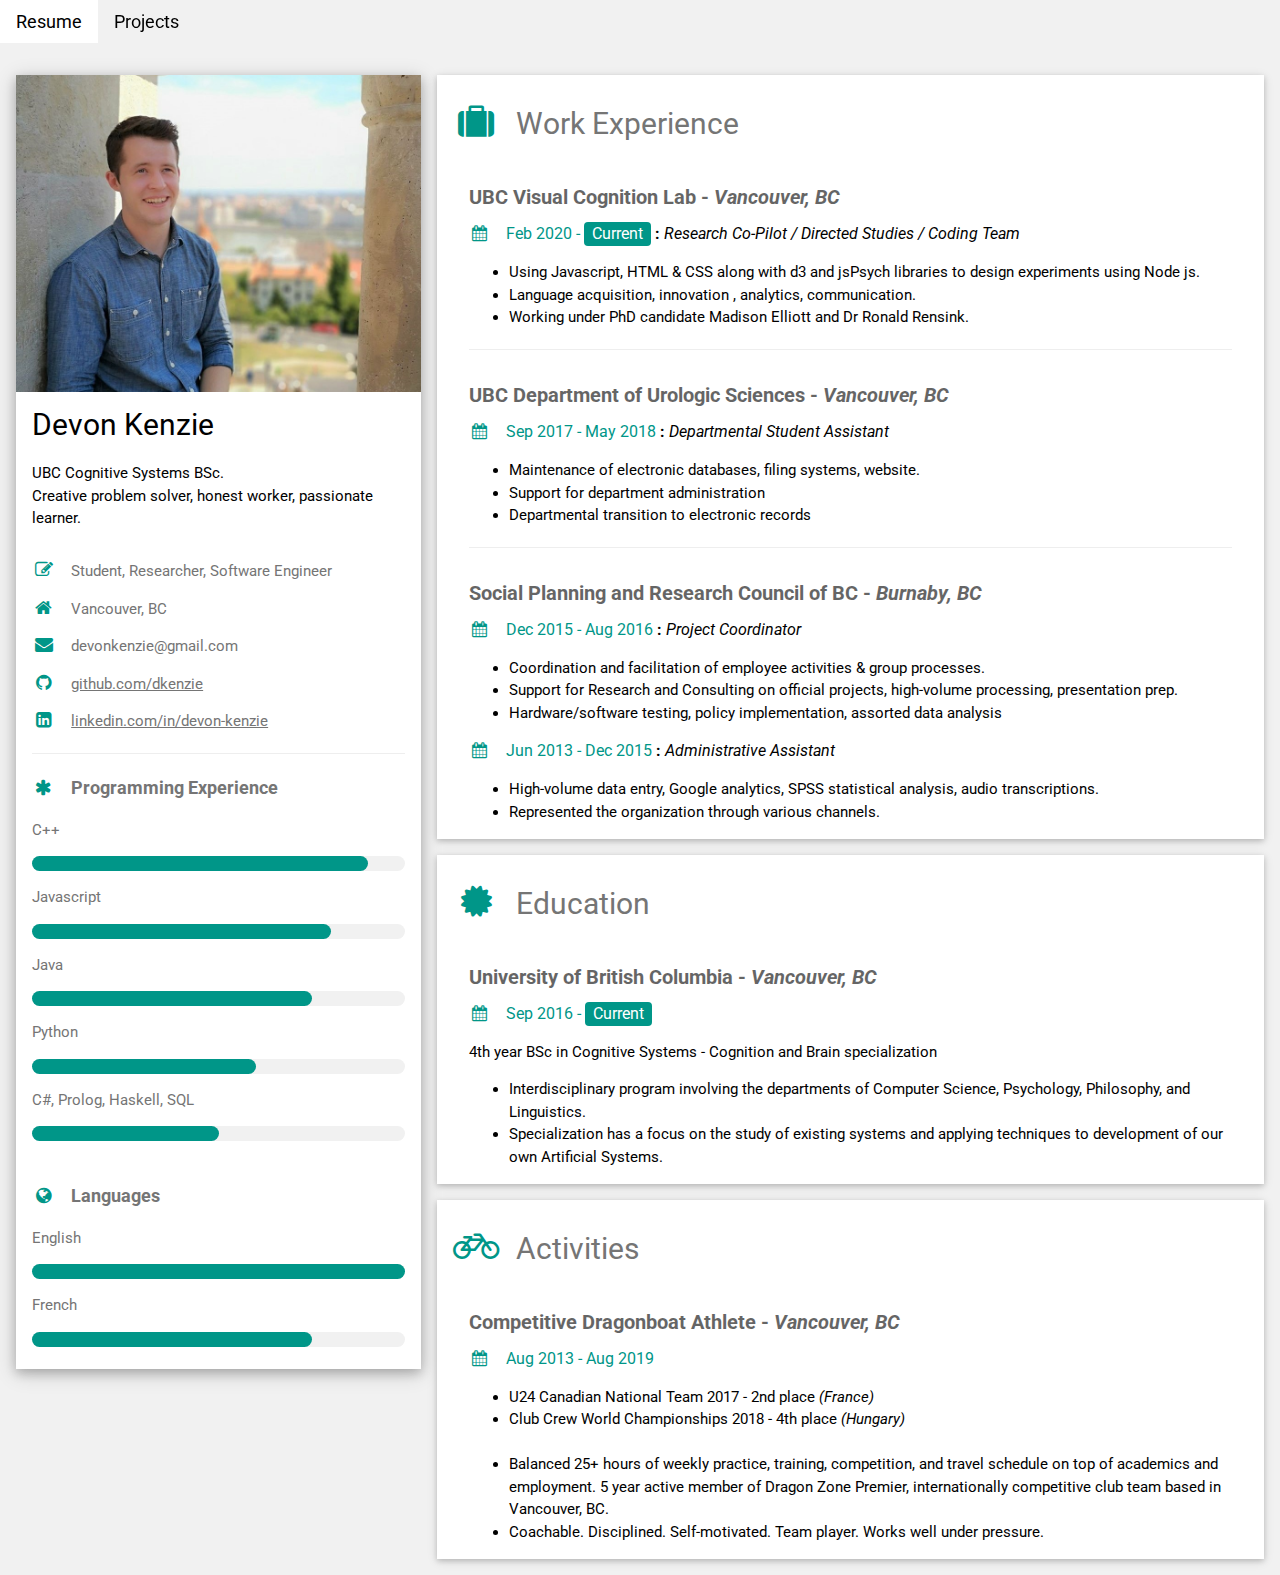
==== index.html @ 8b031808 "updated resume" ====
<!DOCTYPE html>
<html lang="en">
<title>Devon's Resume</title>
<meta charset="UTF-8">
<meta name="viewport" content="width=device-width, initial-scale=1">
<link rel="stylesheet" href="https://www.w3schools.com/w3css/4/w3.css">
<link rel="stylesheet" href="https://www.w3schools.com/lib/w3-theme-black.css">
<link rel="stylesheet" href="https://fonts.googleapis.com/css?family=Roboto">
<link rel="stylesheet" href="https://cdnjs.cloudflare.com/ajax/libs/font-awesome/4.7.0/css/font-awesome.min.css">
<script src="navbar.js"></script>
<style>
    html,
    body,
    h1,
    h2,
    h3,
    h4,
    h5,
    h6 {
        font-family: "Roboto", sans-serif;
    }

    .w3-sidebar {
        z-index: 3;
        width: 250px;
        top: 43px;
        bottom: 0;
        height: inherit;
    }
</style>

<body>

    <!-- Navbar -->
    <div class="w3-top">
        <div class="w3-bar w3-theme w3-top w3-left-align w3-large">
            <a class="w3-bar-item w3-button w3-right w3-hide-large w3-hover-white w3-large w3-theme-l1" href="javascript:void(0)" onclick="w3_open()"><i class="fa fa-bars"></i></a>
            <a class="w3-bar-item w3-button w3-hide-small w3-hover-white" href="index.html">Resume</a>
            <a class="w3-bar-item w3-button w3-hide-small w3-hover-white" href="Projects.html">Projects</a>

        </div>
    </div>

    <!-- Overlay effect when opening sidebar on small screens -->
    <div class="w3-overlay w3-hide-large" onclick="w3_close()" style="cursor:pointer" title="close side menu"
        id="myOverlay"></div>

    <!-- Main content: shift it to the right by 250 pixels when the sidebar is visible -->
    <div class="w3-main w3-center-align" style="margin-top: 75px;">


        <body class="w3-light-grey">

            <!-- Page Container -->
            <div class="w3-content w3-margin-top:px" style="max-width:1400px;">

                <!-- The Grid -->
                <div class="w3-row-padding">

                    <!-- Left Column -->
                    <div class="w3-third">

                        <div class="w3-white w3-text-grey w3-card-4">
                            <div class="w3-display-container">
                                <img src="photos/cropped_profile.jpg" style="width:100%" alt="Avatar">
                                <div class="w3-display-bottom w3-container w3-text-black">
                                    <h2>Devon Kenzie</h2>
                                    <p> UBC Cognitive Systems BSc. 
                                        <br>Creative problem solver, honest worker, passionate learner.</p>

                                </div>
                            </div>
                            <div class="w3-container">
                                <p><i
                                        class="fa fa-pencil-square-o fa-fw w3-margin-right w3-large w3-text-teal"></i>Student,
                                    Researcher, Software Engineer</p>
                                <p><i class="fa fa-home fa-fw w3-margin-right w3-large w3-text-teal"></i>Vancouver, BC
                                </p>
                                <p><i
                                        class="fa fa-envelope fa-fw w3-margin-right w3-large w3-text-teal"></i>devonkenzie@gmail.com
                                </p>
                                <p><i class="fa fa-github fa-fw w3-margin-right w3-large w3-text-teal"></i><a
                                        href='https://github.com/dkenzie'>github.com/dkenzie</a></p>
                                <p><i class="fa fa-linkedin-square fa-fw w3-margin-right w3-large w3-text-teal"></i><a
                                        href='https://www.linkedin.com/in/devon-kenzie/'>linkedin.com/in/devon-kenzie</a>
                                </p>
                                <hr>

                                <p class="w3-large"><b><i
                                            class="fa fa-asterisk fa-fw w3-margin-right w3-text-teal"></i>Programming Experience</b></p>
                                <p>C++</p>
                                <div class="w3-light-grey w3-round-xlarge w3-small">
                                    <div class="w3-container w3-center w3-round-xlarge w3-teal" style="width:90%; height:15px"><!--90%-->
                                    </div>
                                </div>
                                <p>Javascript</p>
                                <div class="w3-light-grey w3-round-xlarge w3-small">
                                    <div class="w3-container w3-center w3-round-xlarge w3-teal" style="width:80%; height:15px"><!--80%-->
                                    </div>
                                </div>
                                <p>Java</p>
                                <div class="w3-light-grey w3-round-xlarge w3-small">
                                    <div class="w3-container w3-center w3-round-xlarge w3-teal" style="width:75%; height:15px"><!--75%-->
                                    </div>
                                </div>
                                <p>Python</p>
                                <div class="w3-light-grey w3-round-xlarge w3-small">
                                    <div class="w3-container w3-center w3-round-xlarge w3-teal" style="width:60%; height:15px"><!--60%-->
                                    </div>
                                </div>
                                <p>C#, Prolog, Haskell, SQL</p>
                                <div class="w3-light-grey w3-round-xlarge w3-small">
                                    <div class="w3-container w3-center w3-round-xlarge w3-teal" style="width:50%; height:15px"><!--50%-->
                                    </div>
                                </div>
                                <br>

                                <p class="w3-large w3-text-theme"><b><i
                                            class="fa fa-globe fa-fw w3-margin-right w3-text-teal"></i>Languages</b></p>
                                <p>English</p>
                                <div class="w3-light-grey w3-round-xlarge">
                                    <div class="w3-round-xlarge w3-teal w3-center" style="height:15px;width:100%"><!--100%-->
                                    </div>
                                </div>
                                <p>French</p>
                                <div class="w3-light-grey w3-round-xlarge">
                                    <div class="w3-round-xlarge w3-teal w3-center" style="height:15px;width:75%"><!--75%-->
                                    </div>
                                </div>
                                <br>
                            </div>
                        </div><br>

                        <!-- End Left Column -->
                    </div>

                    <!-- <span class="w3-tag w3-teal w3-round"></span> use for current job !!! -->
                    
                    <!-- Right Column -->
                    <div class="w3-twothird">

                        <div class="w3-container w3-card w3-white w3-margin-bottom">
                            <h2 class="w3-text-grey w3-padding-16"><i
                                    class="fa fa-suitcase fa-fw w3-margin-right w3-xxlarge w3-text-teal"></i>Work
                                Experience
                            </h2>
                            <div class="w3-container">
                                <h4 class="w3-opacity"><b>UBC Visual Cognition Lab - <i>Vancouver, BC</i></b></h4>
                                <h6 class="w3-text-teal"><i class="fa fa-calendar fa-fw w3-margin-right"></i>Feb 2020 - <span class="w3-tag w3-teal w3-round">Current</span>
                                    <h7 class="w3-text-black"><b>: </b><i>Research Co-Pilot / Directed Studies / Coding Team</i></h7>
                                </h6>
                                <ul>
                                    <li>Using Javascript, HTML & CSS along with d3 and jsPsych libraries to design experiments using Node js.</li>
                                    <li>Language acquisition, innovation , analytics, communication.</li>
                                    <li>Working under PhD candidate Madison Elliott and Dr Ronald Rensink.</li>
                                </ul>
                                    <hr>
                            </div>
                            <div class="w3-container">
                                
                                <h4 class="w3-opacity"><b>UBC Department of Urologic Sciences - <i>Vancouver, BC</i></b>
                                </h4>
                                <h6 class="w3-text-teal"><i class="fa fa-calendar fa-fw w3-margin-right"></i>Sep 2017 -
                                    May 2018
                                    <h7 class="w3-text-black"><b>: </b><i>Departmental Student Assistant</i></h7>
                                </h6>
                                <ul>
                                    <li>Maintenance of electronic databases, filing systems, website.</li>
                                    <li>Support for department administration</li>
                                    <li>Departmental transition to electronic records</li>
                                </ul>
                                <hr>
                            </div>
                            <div class="w3-container">
                                <h4 class="w3-opacity"><b>Social Planning and Research Council of BC - <i>Burnaby,
                                            BC</i></b>
                                </h4>
                                <h6 class="w3-text-teal"><i class="fa fa-calendar fa-fw w3-margin-right"></i>Dec 2015 -
                                    Aug 2016
                                    <h7 class="w3-text-black"><b>: </b><i>Project Coordinator</i></h7>
                                </h6>
                                <ul>
                                    <li>Coordination and facilitation of employee activities & group processes.</li> 
                                    <li>Support for Research and Consulting on official projects, high-volume processing, presentation prep.</li>
                                    <li>Hardware/software testing, policy implementation, assorted data analysis </li>
                                </ul>
                                <h6 class="w3-text-teal"><i class="fa fa-calendar fa-fw w3-margin-right"></i>Jun 2013 -
                                    Dec 2015
                                    <h7 class="w3-text-black"><b>: </b><i>Administrative Assistant</i></h7>
                                </h6>
                                <ul>
                                    <li>High-volume data entry, Google analytics, SPSS statistical analysis, audio transcriptions.</li>
                                    <li>Represented the organization through various channels.</li>
                                    <!--Support with company correspondence, document filing, transaction handling.-->
                                </ul>
                                </div>
                        </div>


                        <div class="w3-container w3-card w3-white w3-margin-bottom">
                            <h2 class="w3-text-grey w3-padding-16"><i
                                    class="fa fa-certificate fa-fw w3-margin-right w3-xxlarge w3-text-teal"></i>Education
                            </h2>
                            <div class="w3-container">
                                <h4 class="w3-opacity"><b>University of British Columbia - <i>Vancouver, BC</i></b></h4>
                                <h6 class="w3-text-teal"><i class="fa fa-calendar fa-fw w3-margin-right"></i>Sep 2016 -
                                    <span class="w3-tag w3-teal w3-round">Current</span></h6>
                                <p>4th year BSc in Cognitive Systems - Cognition and Brain specialization</p>
                                    <ul>
                                        <li>Interdisciplinary program involving the departments of Computer Science, Psychology, Philosophy, and Linguistics.</li>
                                        <li>Specialization has a focus on the study of existing systems and applying techniques to development of our own Artificial Systems.</li>
                                    </ul>
                                   </p>
                                   
                                <!--
                                Relevant courses:
                                <ul>
                                    <li>CPSC:
                                        <ul>
                                            <li>210: Software Construction</li>
                                            <li>304: Relational Databases</li>
                                            <li>312: Functional and Logic Programming</li>
                                            <li>322: Intro to Artificial Intelligence</li>
                                            <li>320: Intermediate Algorithm Design and Analysis</li>
                                            <li>420: Advanced Algorithm Design and Analysis</li>
                                        </ul>
                                    <li>PSYC
                                        <ul>
                                            <li>304: Behavioural Neuroscience</li>
                                            <li>365: Cognitive Neuroscience</li>
                                        </ul>
                                    </li>
                                    <li>COGS
                                        <ul>
                                            <li>300: Understanding & Designing Cognitive Systems</li>
                                            <li>303: Integrated Research Methods</li>
                                            <li>401: Entrepreneurial approach to COGS</li>
                                            <li>402: Capstone Research Project</li>
                                        </ul>
                                    </li>
                                </ul>
                                <hr>
                            -->
                                
                            </div>
                        </div>

                        <div class="w3-container w3-card w3-white w3-margin-bottom">
                            <h2 class="w3-text-grey w3-padding-16"><i
                                    class="fa fa-bicycle fa-fw w3-margin-right w3-xxlarge w3-text-teal"></i>Activities
                            </h2>
                            <div class="w3-container">
                                <h4 class="w3-opacity"><b>Competitive Dragonboat Athlete - <i>Vancouver, BC</i></b></h4>
                                <h6 class="w3-text-teal"><i class="fa fa-calendar fa-fw w3-margin-right"></i>Aug 2013 - Aug 2019
                                    <h7 class="w3-text-black">
                                </h6>
                                <ul>
                                    <li>U24 Canadian National Team 2017 - 2nd place <i>(France)</i></li>
                                    <li>Club Crew World Championships 2018 - 4th place <i>(Hungary)</i></li>
                                    <br>
                                    <li>Balanced 25+ hours of weekly practice, training, competition, and travel schedule on top of academics and employment. 
                                        5 year active member of Dragon Zone Premier, internationally competitive club team based in Vancouver, BC.</li>
                                    <li>Coachable. Disciplined. Self-motivated. Team player. Works well under pressure. </li>
                                </ul>
                            </div>
                            <div class="w3-container">
                               

                        <!-- End Right Column -->
                    </div>

                    <!-- End Grid -->
                </div>

                <!-- End Page Container -->
            </div>

            <!-- END MAIN -->
    </div>

    <script>
        // Get the Sidebar
        var mySidebar = document.getElementById("mySidebar");

        // Get the DIV with overlay effect
        var overlayBg = document.getElementById("myOverlay");

        // Toggle between showing and hiding the sidebar, and add overlay effect
        function w3_open() {
            if (mySidebar.style.display === 'block') {
                mySidebar.style.display = 'none';
                overlayBg.style.display = "none";
            } else {
                mySidebar.style.display = 'block';
                overlayBg.style.display = "block";
            }
        }

        // Close the sidebar with the close button
        function w3_close() {
            mySidebar.style.display = "none";
            overlayBg.style.display = "none";
        }
    </script>

</body>

</html>
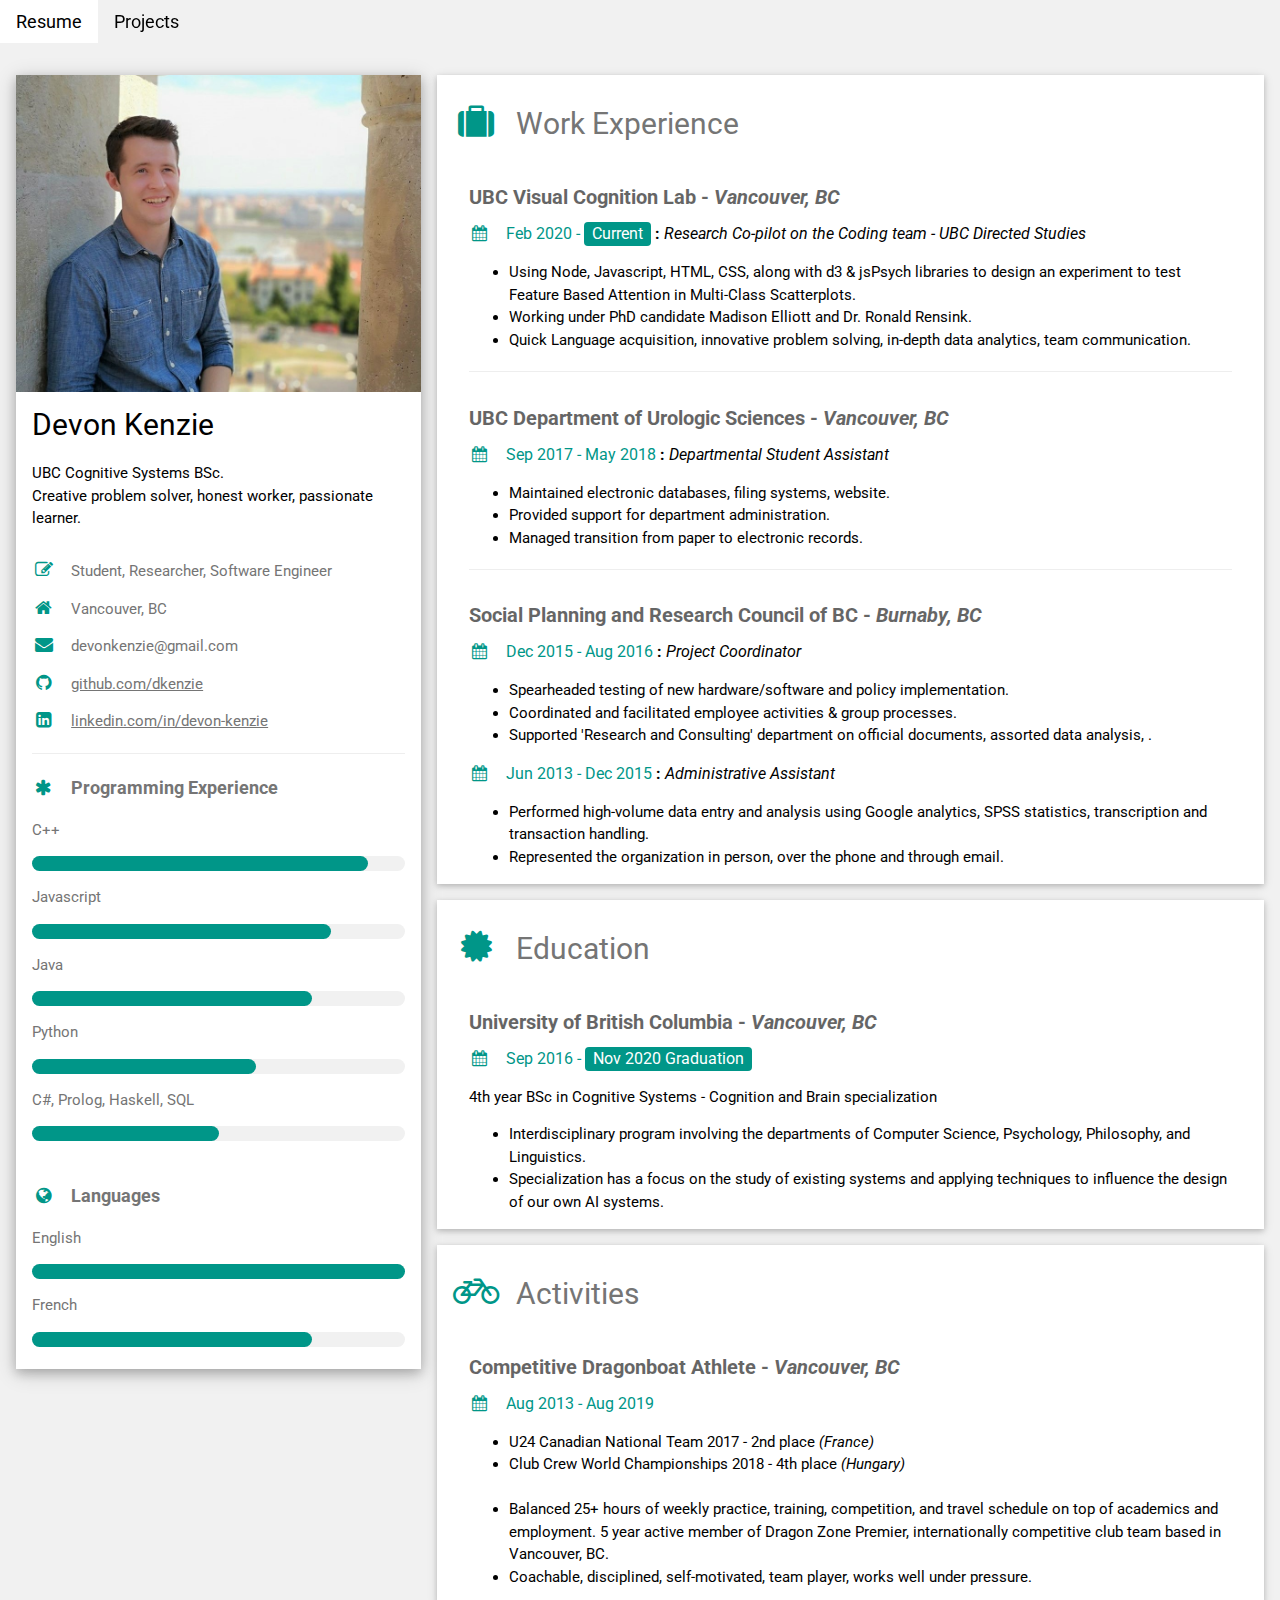
==== commit 83a2bea9: "updated resume" ====
--- a/index.html
+++ b/index.html
@@ -147,12 +147,13 @@
                             <div class="w3-container">
                                 <h4 class="w3-opacity"><b>UBC Visual Cognition Lab - <i>Vancouver, BC</i></b></h4>
                                 <h6 class="w3-text-teal"><i class="fa fa-calendar fa-fw w3-margin-right"></i>Feb 2020 - <span class="w3-tag w3-teal w3-round">Current</span>
-                                    <h7 class="w3-text-black"><b>: </b><i>Research Co-Pilot / Directed Studies / Coding Team</i></h7>
-                                </h6>
-                                <ul>
-                                    <li>Using Javascript, HTML & CSS along with d3 and jsPsych libraries to design experiments using Node js.</li>
-                                    <li>Language acquisition, innovation , analytics, communication.</li>
-                                    <li>Working under PhD candidate Madison Elliott and Dr Ronald Rensink.</li>
+                                    <h7 class="w3-text-black"><b>: </b><i>Research Co-pilot on the Coding team - UBC Directed Studies</i></h7>
+                                </h6>
+                                <ul>
+                                    <li>Using Node, Javascript, HTML, CSS, along with d3 & jsPsych libraries to design an experiment to test Feature Based Attention in 
+                                        Multi-Class Scatterplots.</li>
+                                    <li>Working under PhD candidate Madison Elliott and Dr. Ronald Rensink.</li>
+                                    <li>Quick Language acquisition, innovative problem solving, in-depth data analytics, team communication.</li>
                                 </ul>
                                     <hr>
                             </div>
@@ -165,9 +166,9 @@
                                     <h7 class="w3-text-black"><b>: </b><i>Departmental Student Assistant</i></h7>
                                 </h6>
                                 <ul>
-                                    <li>Maintenance of electronic databases, filing systems, website.</li>
-                                    <li>Support for department administration</li>
-                                    <li>Departmental transition to electronic records</li>
+                                    <li>Maintained electronic databases, filing systems, website.</li>
+                                    <li>Provided support for department administration.</li>
+                                    <li>Managed transition from paper to electronic records.</li>
                                 </ul>
                                 <hr>
                             </div>
@@ -180,18 +181,17 @@
                                     <h7 class="w3-text-black"><b>: </b><i>Project Coordinator</i></h7>
                                 </h6>
                                 <ul>
-                                    <li>Coordination and facilitation of employee activities & group processes.</li> 
-                                    <li>Support for Research and Consulting on official projects, high-volume processing, presentation prep.</li>
-                                    <li>Hardware/software testing, policy implementation, assorted data analysis </li>
+                                    <li>Spearheaded testing of new hardware/software and policy implementation.</li>
+                                    <li>Coordinated and facilitated employee activities & group processes.</li> 
+                                    <li>Supported 'Research and Consulting' department on official documents, assorted data analysis, .</li>
                                 </ul>
                                 <h6 class="w3-text-teal"><i class="fa fa-calendar fa-fw w3-margin-right"></i>Jun 2013 -
                                     Dec 2015
                                     <h7 class="w3-text-black"><b>: </b><i>Administrative Assistant</i></h7>
                                 </h6>
                                 <ul>
-                                    <li>High-volume data entry, Google analytics, SPSS statistical analysis, audio transcriptions.</li>
-                                    <li>Represented the organization through various channels.</li>
-                                    <!--Support with company correspondence, document filing, transaction handling.-->
+                                    <li>Performed high-volume data entry and analysis using Google analytics, SPSS statistics, transcription and transaction handling.</li>
+                                    <li>Represented the organization in person, over the phone and through email.</li>
                                 </ul>
                                 </div>
                         </div>
@@ -204,11 +204,11 @@
                             <div class="w3-container">
                                 <h4 class="w3-opacity"><b>University of British Columbia - <i>Vancouver, BC</i></b></h4>
                                 <h6 class="w3-text-teal"><i class="fa fa-calendar fa-fw w3-margin-right"></i>Sep 2016 -
-                                    <span class="w3-tag w3-teal w3-round">Current</span></h6>
+                                    <span class="w3-tag w3-teal w3-round">Nov 2020 Graduation</span></h6>
                                 <p>4th year BSc in Cognitive Systems - Cognition and Brain specialization</p>
                                     <ul>
                                         <li>Interdisciplinary program involving the departments of Computer Science, Psychology, Philosophy, and Linguistics.</li>
-                                        <li>Specialization has a focus on the study of existing systems and applying techniques to development of our own Artificial Systems.</li>
+                                        <li>Specialization has a focus on the study of existing systems and applying techniques to influence the design of our own AI systems.</li>
                                     </ul>
                                    </p>
                                    
@@ -260,7 +260,7 @@
                                     <br>
                                     <li>Balanced 25+ hours of weekly practice, training, competition, and travel schedule on top of academics and employment. 
                                         5 year active member of Dragon Zone Premier, internationally competitive club team based in Vancouver, BC.</li>
-                                    <li>Coachable. Disciplined. Self-motivated. Team player. Works well under pressure. </li>
+                                    <li>Coachable, disciplined, self-motivated, team player, works well under pressure. </li>
                                 </ul>
                             </div>
                             <div class="w3-container">
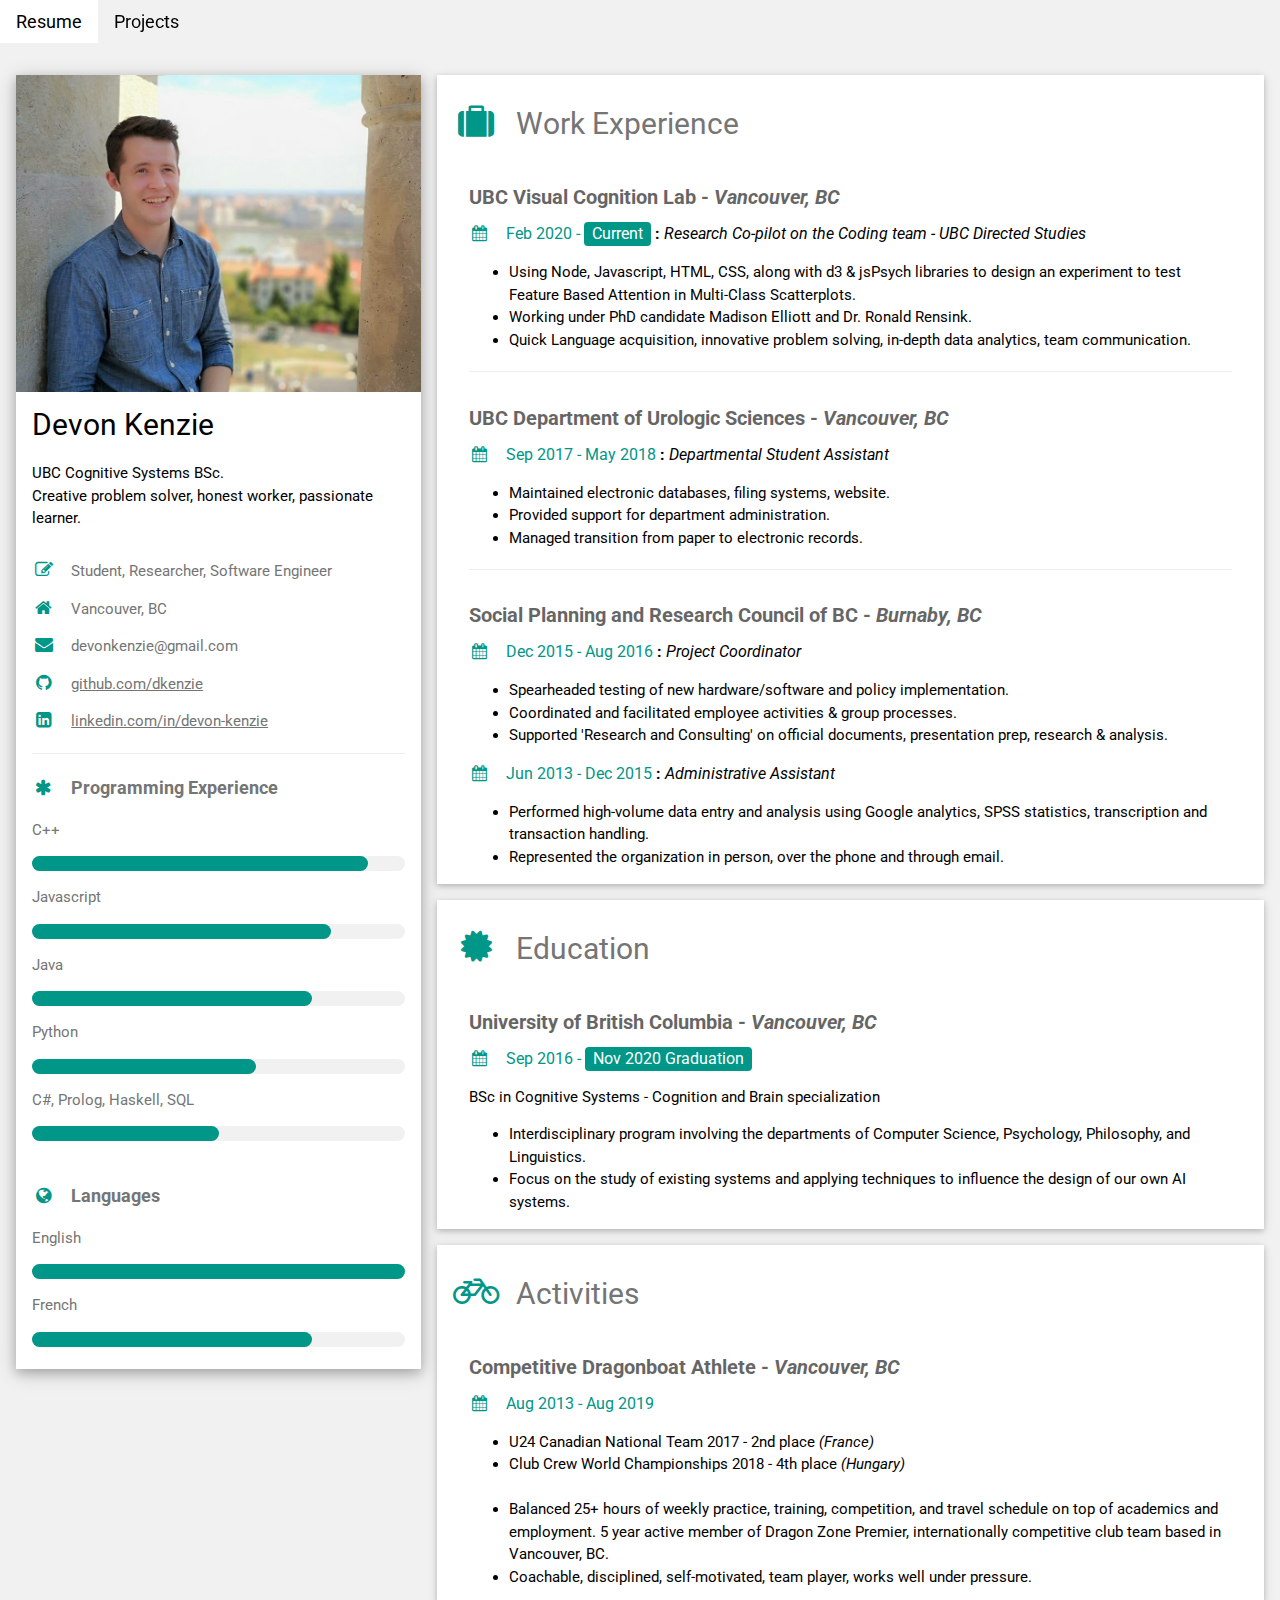
==== commit 86026e0a: "updated resume again" ====
--- a/index.html
+++ b/index.html
@@ -183,7 +183,7 @@
                                 <ul>
                                     <li>Spearheaded testing of new hardware/software and policy implementation.</li>
                                     <li>Coordinated and facilitated employee activities & group processes.</li> 
-                                    <li>Supported 'Research and Consulting' department on official documents, assorted data analysis, .</li>
+                                    <li>Supported 'Research and Consulting' on official documents, presentation prep, research & analysis.</li>
                                 </ul>
                                 <h6 class="w3-text-teal"><i class="fa fa-calendar fa-fw w3-margin-right"></i>Jun 2013 -
                                     Dec 2015
@@ -205,10 +205,10 @@
                                 <h4 class="w3-opacity"><b>University of British Columbia - <i>Vancouver, BC</i></b></h4>
                                 <h6 class="w3-text-teal"><i class="fa fa-calendar fa-fw w3-margin-right"></i>Sep 2016 -
                                     <span class="w3-tag w3-teal w3-round">Nov 2020 Graduation</span></h6>
-                                <p>4th year BSc in Cognitive Systems - Cognition and Brain specialization</p>
+                                <p>BSc in Cognitive Systems - Cognition and Brain specialization</p>
                                     <ul>
                                         <li>Interdisciplinary program involving the departments of Computer Science, Psychology, Philosophy, and Linguistics.</li>
-                                        <li>Specialization has a focus on the study of existing systems and applying techniques to influence the design of our own AI systems.</li>
+                                        <li>Focus on the study of existing systems and applying techniques to influence the design of our own AI systems.</li>
                                     </ul>
                                    </p>
                                    
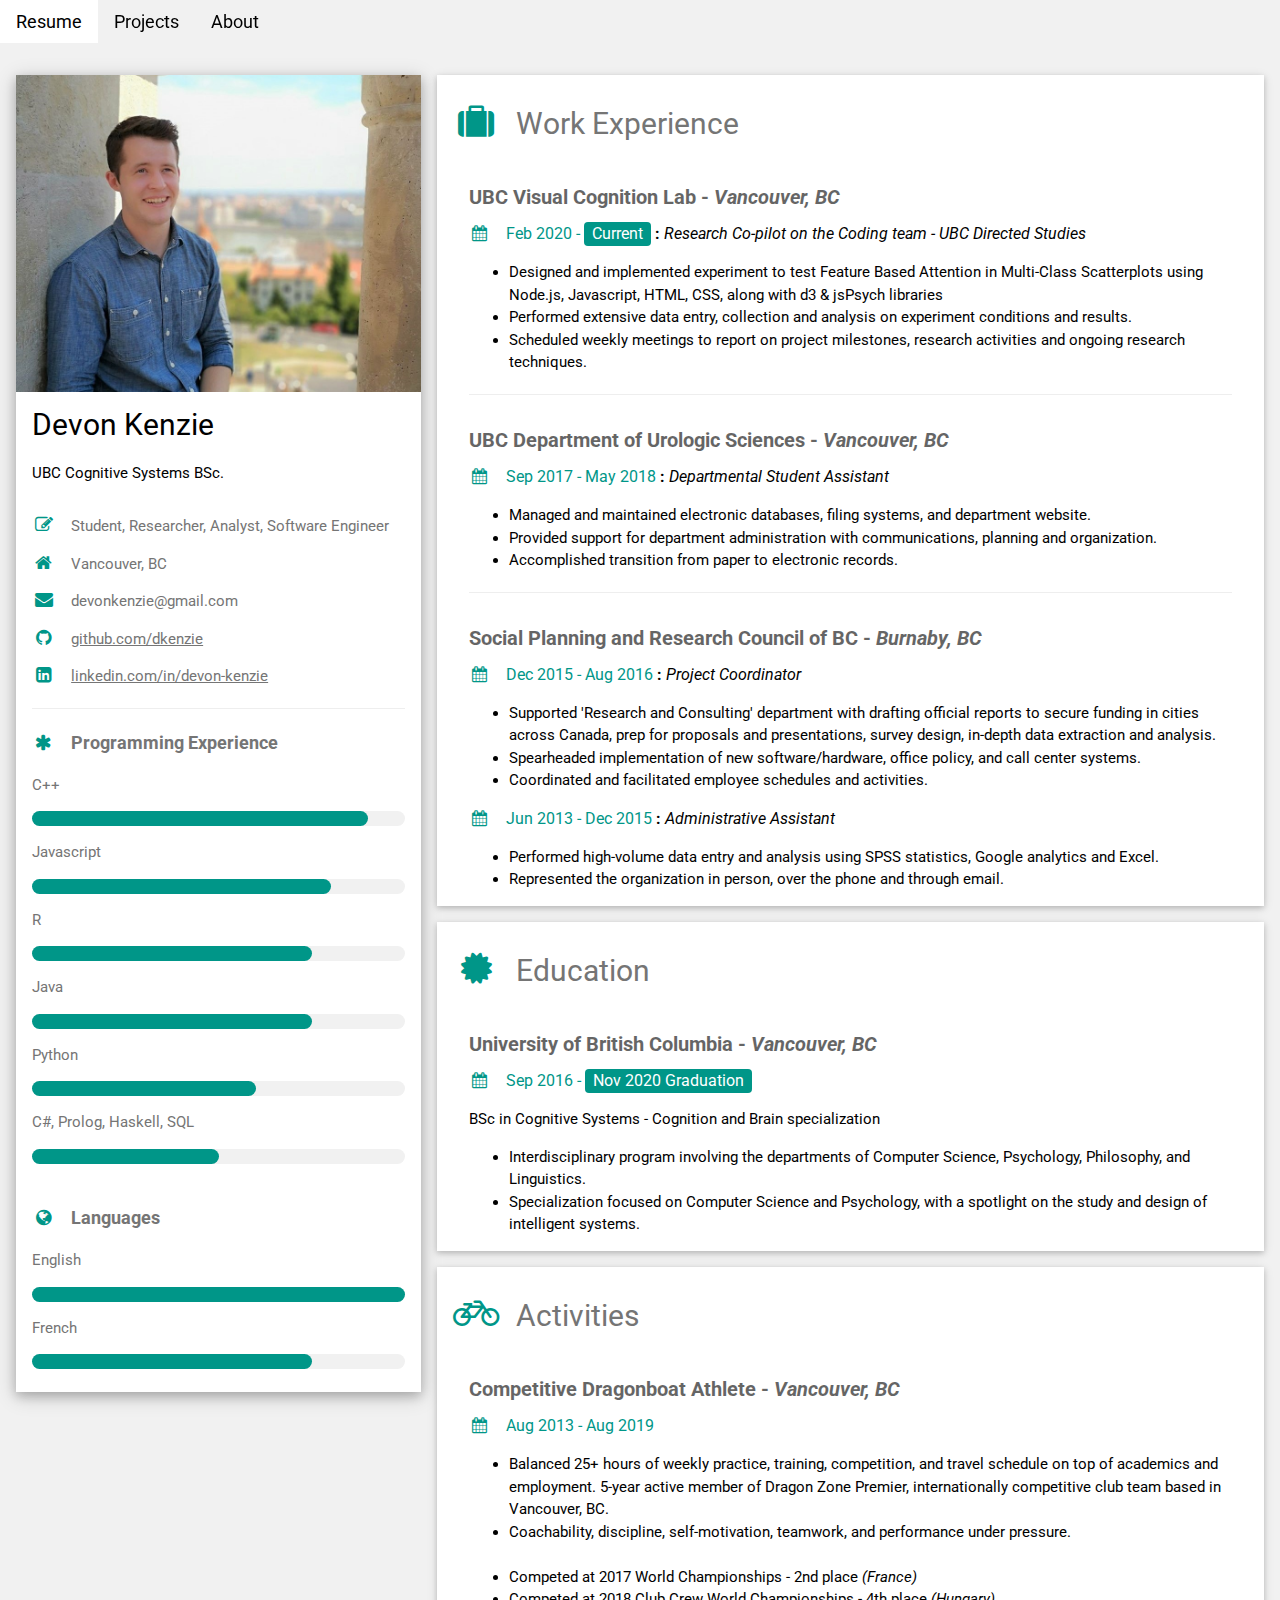
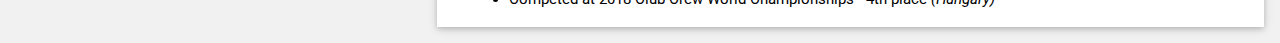
==== commit 96703c43: "Oct 22nd updates" ====
--- a/index.html
+++ b/index.html
@@ -37,6 +37,7 @@
             <a class="w3-bar-item w3-button w3-right w3-hide-large w3-hover-white w3-large w3-theme-l1" href="javascript:void(0)" onclick="w3_open()"><i class="fa fa-bars"></i></a>
             <a class="w3-bar-item w3-button w3-hide-small w3-hover-white" href="index.html">Resume</a>
             <a class="w3-bar-item w3-button w3-hide-small w3-hover-white" href="Projects.html">Projects</a>
+            <a class="w3-bar-item w3-button w3-hide-small w3-hover-white" href="About.html">About</a>
 
         </div>
     </div>
@@ -66,14 +67,14 @@
                                 <div class="w3-display-bottom w3-container w3-text-black">
                                     <h2>Devon Kenzie</h2>
                                     <p> UBC Cognitive Systems BSc. 
-                                        <br>Creative problem solver, honest worker, passionate learner.</p>
+                                       <!-- <br>Creative problem solver, honest worker, passionate learner.</p> -->
 
                                 </div>
                             </div>
                             <div class="w3-container">
                                 <p><i
                                         class="fa fa-pencil-square-o fa-fw w3-margin-right w3-large w3-text-teal"></i>Student,
-                                    Researcher, Software Engineer</p>
+                                    Researcher, Analyst, Software Engineer</p>
                                 <p><i class="fa fa-home fa-fw w3-margin-right w3-large w3-text-teal"></i>Vancouver, BC
                                 </p>
                                 <p><i
@@ -98,6 +99,11 @@
                                     <div class="w3-container w3-center w3-round-xlarge w3-teal" style="width:80%; height:15px"><!--80%-->
                                     </div>
                                 </div>
+                                <p>R</p>
+                                <div class="w3-light-grey w3-round-xlarge w3-small">
+                                    <div class="w3-container w3-center w3-round-xlarge w3-teal" style="width:75%; height:15px"><!--75%-->
+                                    </div>
+                                </div>
                                 <p>Java</p>
                                 <div class="w3-light-grey w3-round-xlarge w3-small">
                                     <div class="w3-container w3-center w3-round-xlarge w3-teal" style="width:75%; height:15px"><!--75%-->
@@ -150,10 +156,10 @@
                                     <h7 class="w3-text-black"><b>: </b><i>Research Co-pilot on the Coding team - UBC Directed Studies</i></h7>
                                 </h6>
                                 <ul>
-                                    <li>Using Node, Javascript, HTML, CSS, along with d3 & jsPsych libraries to design an experiment to test Feature Based Attention in 
-                                        Multi-Class Scatterplots.</li>
-                                    <li>Working under PhD candidate Madison Elliott and Dr. Ronald Rensink.</li>
-                                    <li>Quick Language acquisition, innovative problem solving, in-depth data analytics, team communication.</li>
+                                    <li>Designed and implemented experiment to test Feature Based Attention in Multi-Class Scatterplots using 
+                                        Node.js, Javascript, HTML, CSS, along with d3 & jsPsych libraries</li>
+                                    <li>Performed extensive data entry, collection and analysis on experiment conditions and results.</li>
+                                    <li>Scheduled weekly meetings to report on project milestones, research activities and ongoing research techniques.</li>
                                 </ul>
                                     <hr>
                             </div>
@@ -166,9 +172,9 @@
                                     <h7 class="w3-text-black"><b>: </b><i>Departmental Student Assistant</i></h7>
                                 </h6>
                                 <ul>
-                                    <li>Maintained electronic databases, filing systems, website.</li>
-                                    <li>Provided support for department administration.</li>
-                                    <li>Managed transition from paper to electronic records.</li>
+                                    <li>Managed and maintained electronic databases, filing systems, and department website.</li>
+                                    <li>Provided support for department administration with communications, planning and organization.</li>
+                                    <li>Accomplished transition from paper to electronic records.</li>
                                 </ul>
                                 <hr>
                             </div>
@@ -181,16 +187,18 @@
                                     <h7 class="w3-text-black"><b>: </b><i>Project Coordinator</i></h7>
                                 </h6>
                                 <ul>
-                                    <li>Spearheaded testing of new hardware/software and policy implementation.</li>
-                                    <li>Coordinated and facilitated employee activities & group processes.</li> 
-                                    <li>Supported 'Research and Consulting' on official documents, presentation prep, research & analysis.</li>
+                                    <li>Supported 'Research and Consulting' department with drafting official reports to secure funding in cities across
+                                        Canada, prep for proposals and presentations, survey design, in-depth data extraction and analysis.
+                                    </li>
+                                    <li>Spearheaded implementation of new software/hardware, office policy, and call center systems.</li> 
+                                    <li>Coordinated and facilitated employee schedules and activities.</li>
                                 </ul>
                                 <h6 class="w3-text-teal"><i class="fa fa-calendar fa-fw w3-margin-right"></i>Jun 2013 -
                                     Dec 2015
                                     <h7 class="w3-text-black"><b>: </b><i>Administrative Assistant</i></h7>
                                 </h6>
                                 <ul>
-                                    <li>Performed high-volume data entry and analysis using Google analytics, SPSS statistics, transcription and transaction handling.</li>
+                                    <li>Performed high-volume data entry and analysis using SPSS statistics, Google analytics and Excel.</li>
                                     <li>Represented the organization in person, over the phone and through email.</li>
                                 </ul>
                                 </div>
@@ -208,7 +216,8 @@
                                 <p>BSc in Cognitive Systems - Cognition and Brain specialization</p>
                                     <ul>
                                         <li>Interdisciplinary program involving the departments of Computer Science, Psychology, Philosophy, and Linguistics.</li>
-                                        <li>Focus on the study of existing systems and applying techniques to influence the design of our own AI systems.</li>
+                                        <li>Specialization focused on Computer Science and Psychology, with a spotlight on the study and design of intelligent 
+                                            systems.</li>
                                     </ul>
                                    </p>
                                    
@@ -255,12 +264,12 @@
                                     <h7 class="w3-text-black">
                                 </h6>
                                 <ul>
-                                    <li>U24 Canadian National Team 2017 - 2nd place <i>(France)</i></li>
-                                    <li>Club Crew World Championships 2018 - 4th place <i>(Hungary)</i></li>
-                                    <br>
                                     <li>Balanced 25+ hours of weekly practice, training, competition, and travel schedule on top of academics and employment. 
-                                        5 year active member of Dragon Zone Premier, internationally competitive club team based in Vancouver, BC.</li>
-                                    <li>Coachable, disciplined, self-motivated, team player, works well under pressure. </li>
+                                        5-year active member of Dragon Zone Premier, internationally competitive club team based in Vancouver, BC.</li>
+                                    <li>Coachability, discipline, self-motivation, teamwork, and performance under pressure. </li>
+                                    <br> 
+                                    <li>Competed at 2017 World Championships  - 2nd place <i>(France)</i></li>
+                                    <li>Competed at 2018 Club Crew World Championships - 4th place <i>(Hungary)</i></li>
                                 </ul>
                             </div>
                             <div class="w3-container">
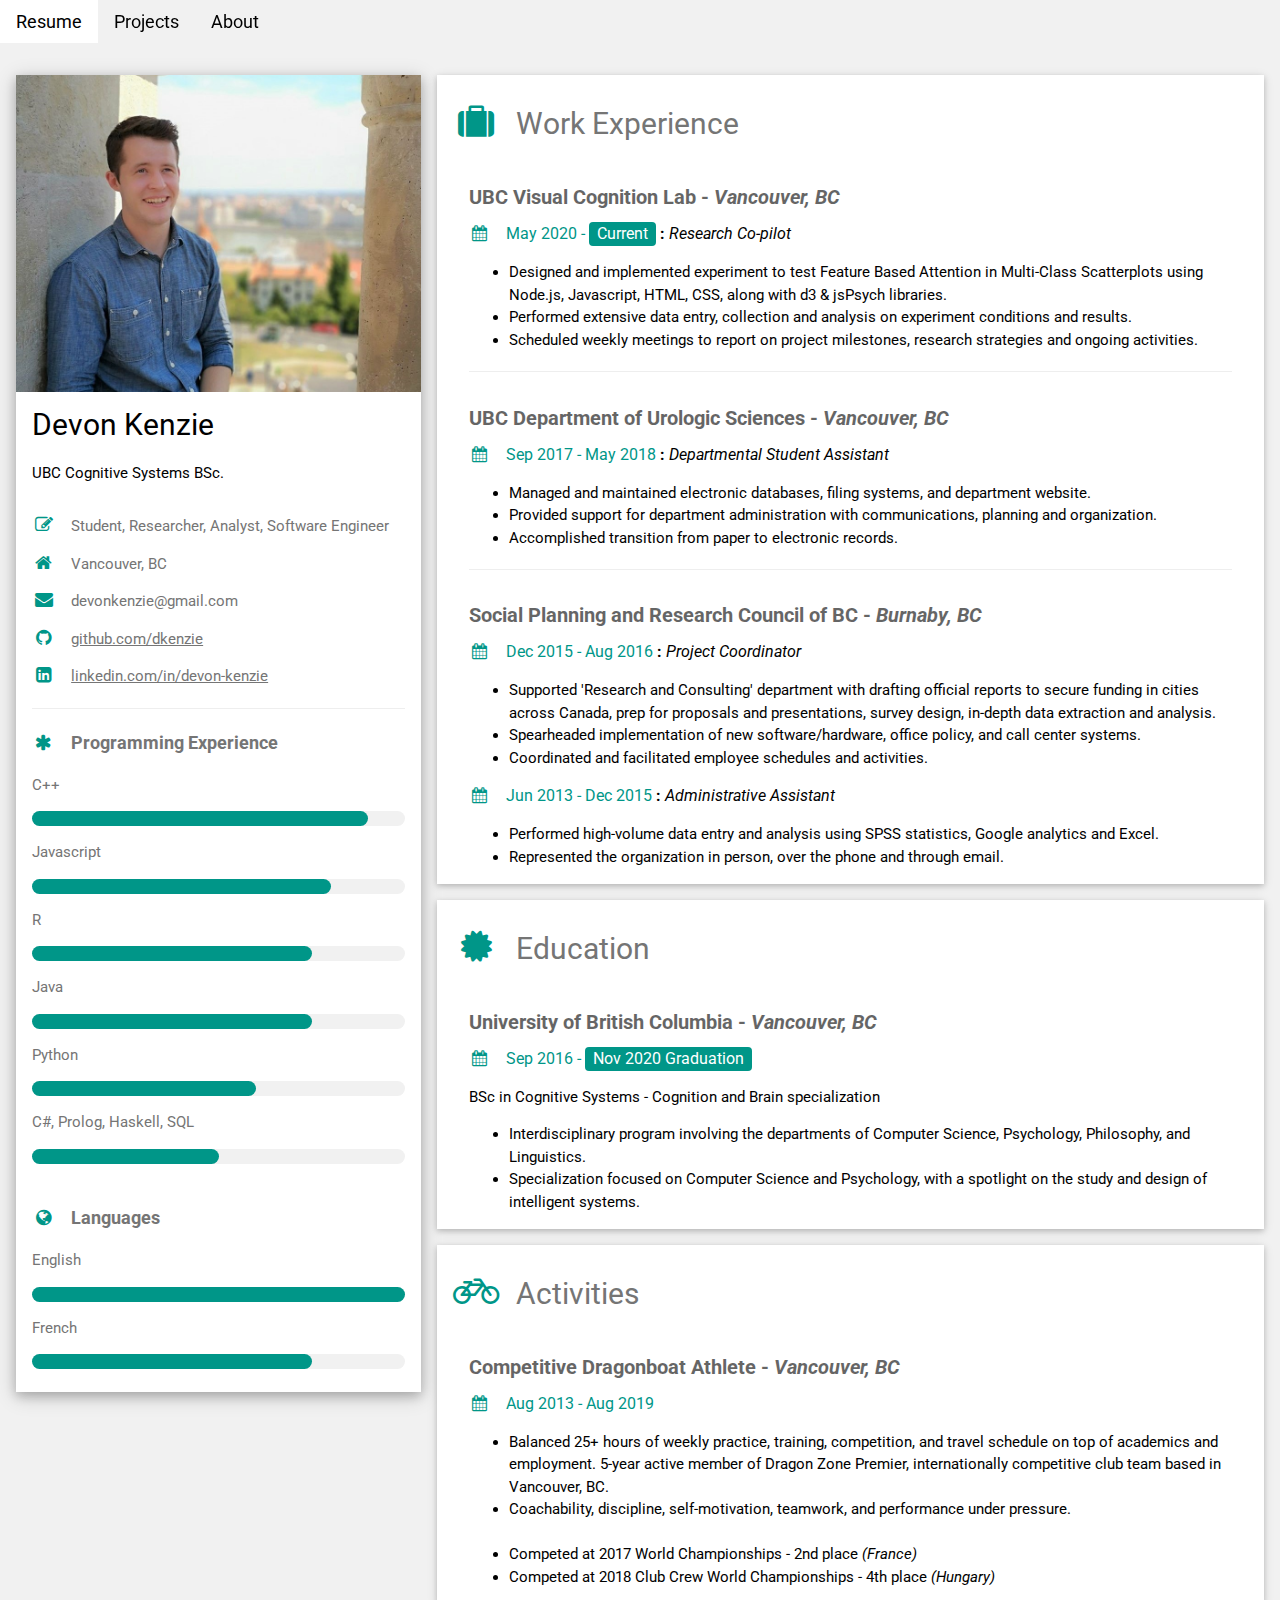
==== commit 11fce333: "minor wording update" ====
--- a/index.html
+++ b/index.html
@@ -152,14 +152,14 @@
                             </h2>
                             <div class="w3-container">
                                 <h4 class="w3-opacity"><b>UBC Visual Cognition Lab - <i>Vancouver, BC</i></b></h4>
-                                <h6 class="w3-text-teal"><i class="fa fa-calendar fa-fw w3-margin-right"></i>Feb 2020 - <span class="w3-tag w3-teal w3-round">Current</span>
-                                    <h7 class="w3-text-black"><b>: </b><i>Research Co-pilot on the Coding team - UBC Directed Studies</i></h7>
+                                <h6 class="w3-text-teal"><i class="fa fa-calendar fa-fw w3-margin-right"></i>May 2020 - <span class="w3-tag w3-teal w3-round">Current</span>
+                                    <h7 class="w3-text-black"><b>: </b><i>Research Co-pilot</i></h7>
                                 </h6>
                                 <ul>
                                     <li>Designed and implemented experiment to test Feature Based Attention in Multi-Class Scatterplots using 
-                                        Node.js, Javascript, HTML, CSS, along with d3 & jsPsych libraries</li>
+                                        Node.js, Javascript, HTML, CSS, along with d3 & jsPsych libraries.</li>
                                     <li>Performed extensive data entry, collection and analysis on experiment conditions and results.</li>
-                                    <li>Scheduled weekly meetings to report on project milestones, research activities and ongoing research techniques.</li>
+                                    <li>Scheduled weekly meetings to report on project milestones, research strategies and ongoing activities.</li>
                                 </ul>
                                     <hr>
                             </div>
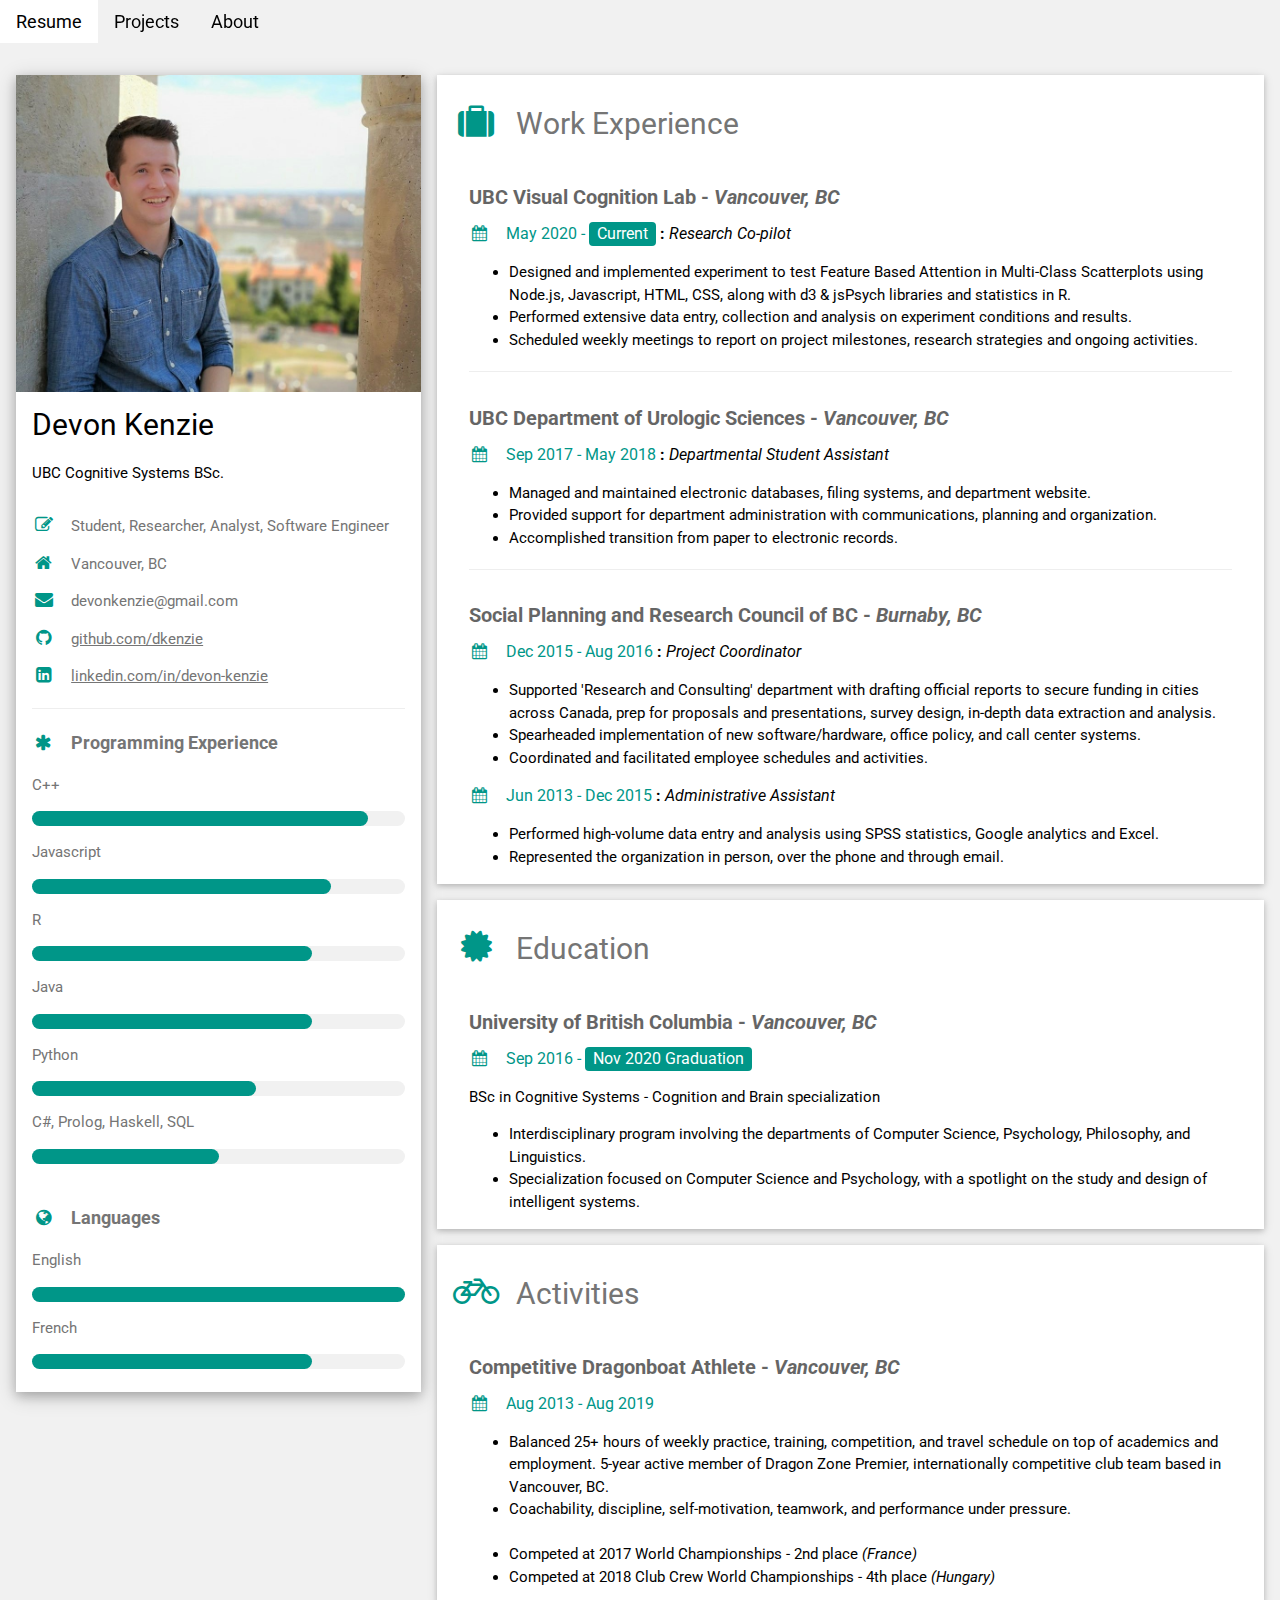
==== commit f74946ac: "fixed typos" ====
--- a/index.html
+++ b/index.html
@@ -157,7 +157,7 @@
                                 </h6>
                                 <ul>
                                     <li>Designed and implemented experiment to test Feature Based Attention in Multi-Class Scatterplots using 
-                                        Node.js, Javascript, HTML, CSS, along with d3 & jsPsych libraries.</li>
+                                        Node.js, Javascript, HTML, CSS, along with d3 & jsPsych libraries and statistics in R.</li>
                                     <li>Performed extensive data entry, collection and analysis on experiment conditions and results.</li>
                                     <li>Scheduled weekly meetings to report on project milestones, research strategies and ongoing activities.</li>
                                 </ul>
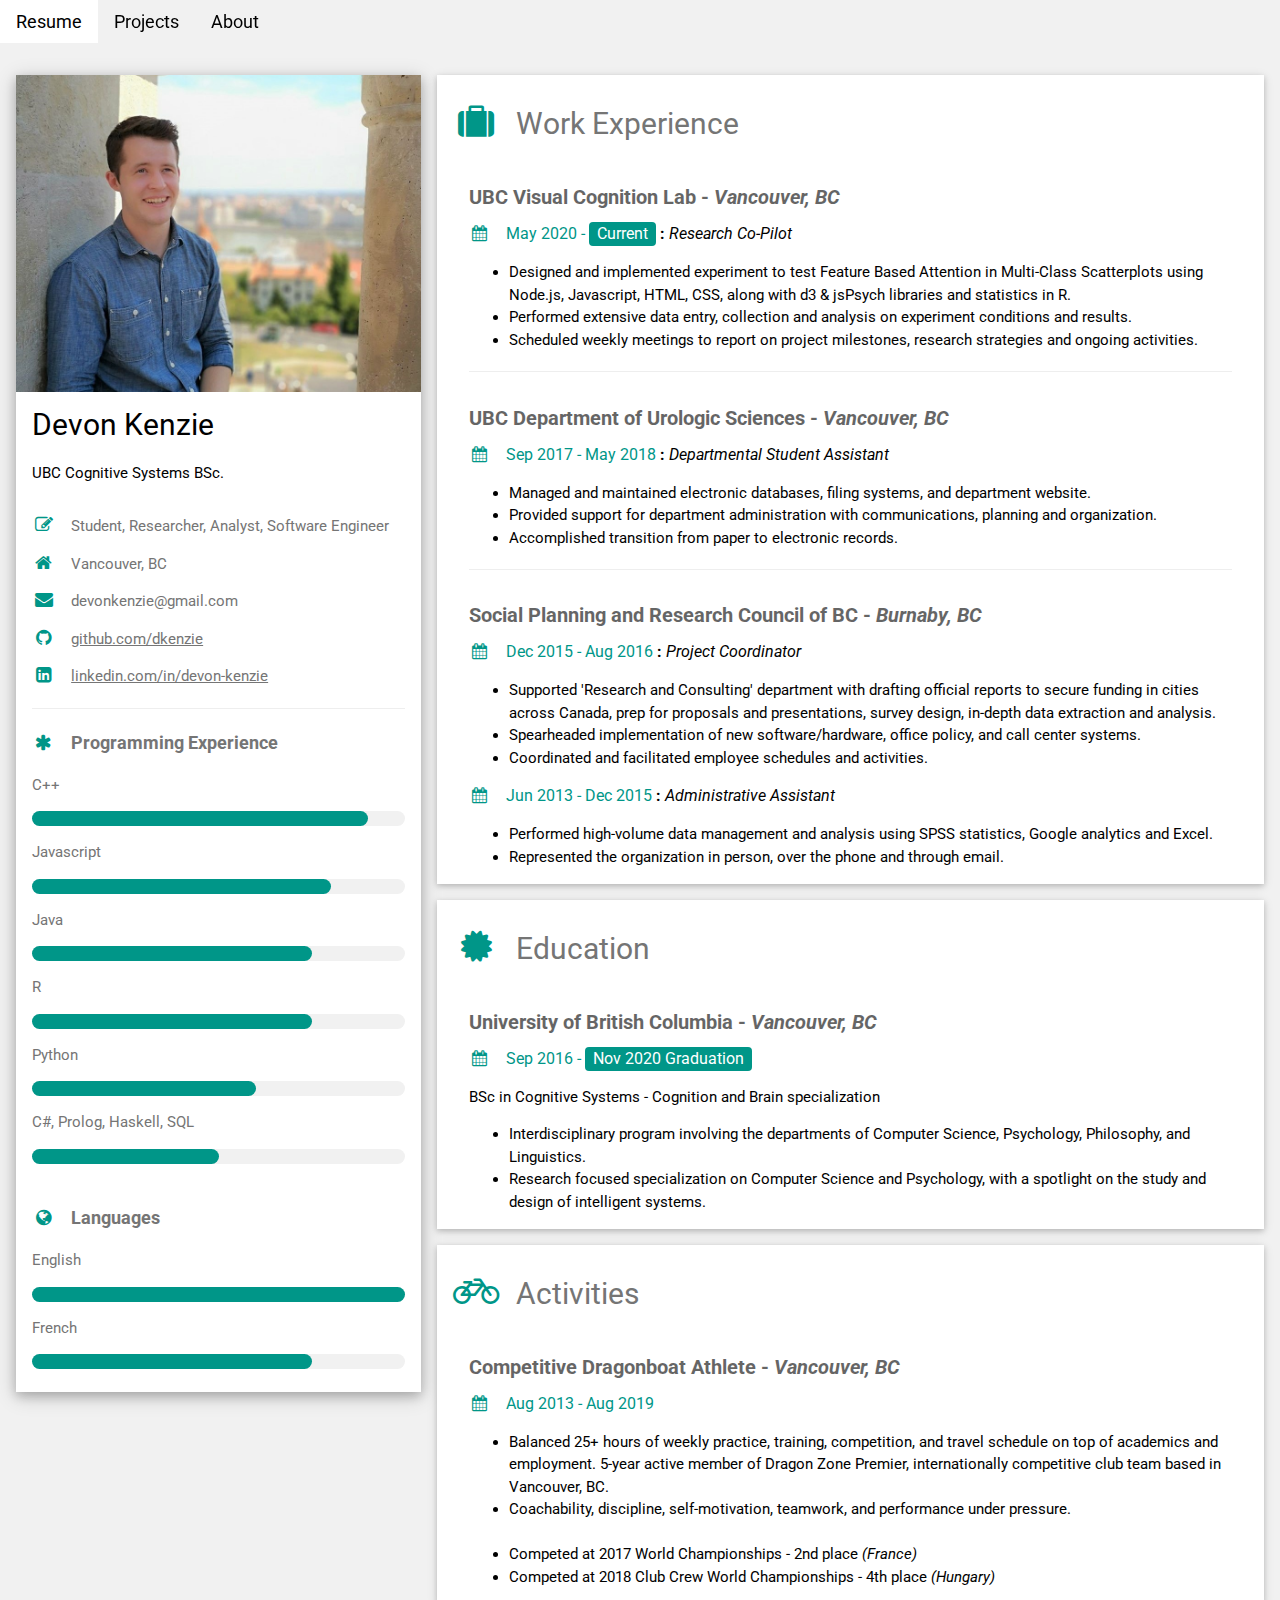
==== commit fe9c03dc: "updated projects" ====
--- a/index.html
+++ b/index.html
@@ -99,12 +99,12 @@
                                     <div class="w3-container w3-center w3-round-xlarge w3-teal" style="width:80%; height:15px"><!--80%-->
                                     </div>
                                 </div>
+                                <p>Java</p>
+                                <div class="w3-light-grey w3-round-xlarge w3-small">
+                                    <div class="w3-container w3-center w3-round-xlarge w3-teal" style="width:75%; height:15px"><!--75%-->
+                                    </div>
+                                </div>
                                 <p>R</p>
-                                <div class="w3-light-grey w3-round-xlarge w3-small">
-                                    <div class="w3-container w3-center w3-round-xlarge w3-teal" style="width:75%; height:15px"><!--75%-->
-                                    </div>
-                                </div>
-                                <p>Java</p>
                                 <div class="w3-light-grey w3-round-xlarge w3-small">
                                     <div class="w3-container w3-center w3-round-xlarge w3-teal" style="width:75%; height:15px"><!--75%-->
                                     </div>
@@ -153,7 +153,7 @@
                             <div class="w3-container">
                                 <h4 class="w3-opacity"><b>UBC Visual Cognition Lab - <i>Vancouver, BC</i></b></h4>
                                 <h6 class="w3-text-teal"><i class="fa fa-calendar fa-fw w3-margin-right"></i>May 2020 - <span class="w3-tag w3-teal w3-round">Current</span>
-                                    <h7 class="w3-text-black"><b>: </b><i>Research Co-pilot</i></h7>
+                                    <h7 class="w3-text-black"><b>: </b><i>Research Co-Pilot</i></h7>
                                 </h6>
                                 <ul>
                                     <li>Designed and implemented experiment to test Feature Based Attention in Multi-Class Scatterplots using 
@@ -187,7 +187,8 @@
                                     <h7 class="w3-text-black"><b>: </b><i>Project Coordinator</i></h7>
                                 </h6>
                                 <ul>
-                                    <li>Supported 'Research and Consulting' department with drafting official reports to secure funding in cities across
+                                    <li>
+                                        Supported 'Research and Consulting' department with drafting official reports to secure funding in cities across
                                         Canada, prep for proposals and presentations, survey design, in-depth data extraction and analysis.
                                     </li>
                                     <li>Spearheaded implementation of new software/hardware, office policy, and call center systems.</li> 
@@ -198,7 +199,7 @@
                                     <h7 class="w3-text-black"><b>: </b><i>Administrative Assistant</i></h7>
                                 </h6>
                                 <ul>
-                                    <li>Performed high-volume data entry and analysis using SPSS statistics, Google analytics and Excel.</li>
+                                    <li>Performed high-volume data management and analysis using SPSS statistics, Google analytics and Excel.</li>
                                     <li>Represented the organization in person, over the phone and through email.</li>
                                 </ul>
                                 </div>
@@ -216,7 +217,7 @@
                                 <p>BSc in Cognitive Systems - Cognition and Brain specialization</p>
                                     <ul>
                                         <li>Interdisciplinary program involving the departments of Computer Science, Psychology, Philosophy, and Linguistics.</li>
-                                        <li>Specialization focused on Computer Science and Psychology, with a spotlight on the study and design of intelligent 
+                                        <li>Research focused specialization on Computer Science and Psychology, with a spotlight on the study and design of intelligent 
                                             systems.</li>
                                     </ul>
                                    </p>
@@ -227,6 +228,7 @@
                                     <li>CPSC:
                                         <ul>
                                             <li>210: Software Construction</li>
+                                            <li>213: Intro to Computer Systems</li>
                                             <li>304: Relational Databases</li>
                                             <li>312: Functional and Logic Programming</li>
                                             <li>322: Intro to Artificial Intelligence</li>
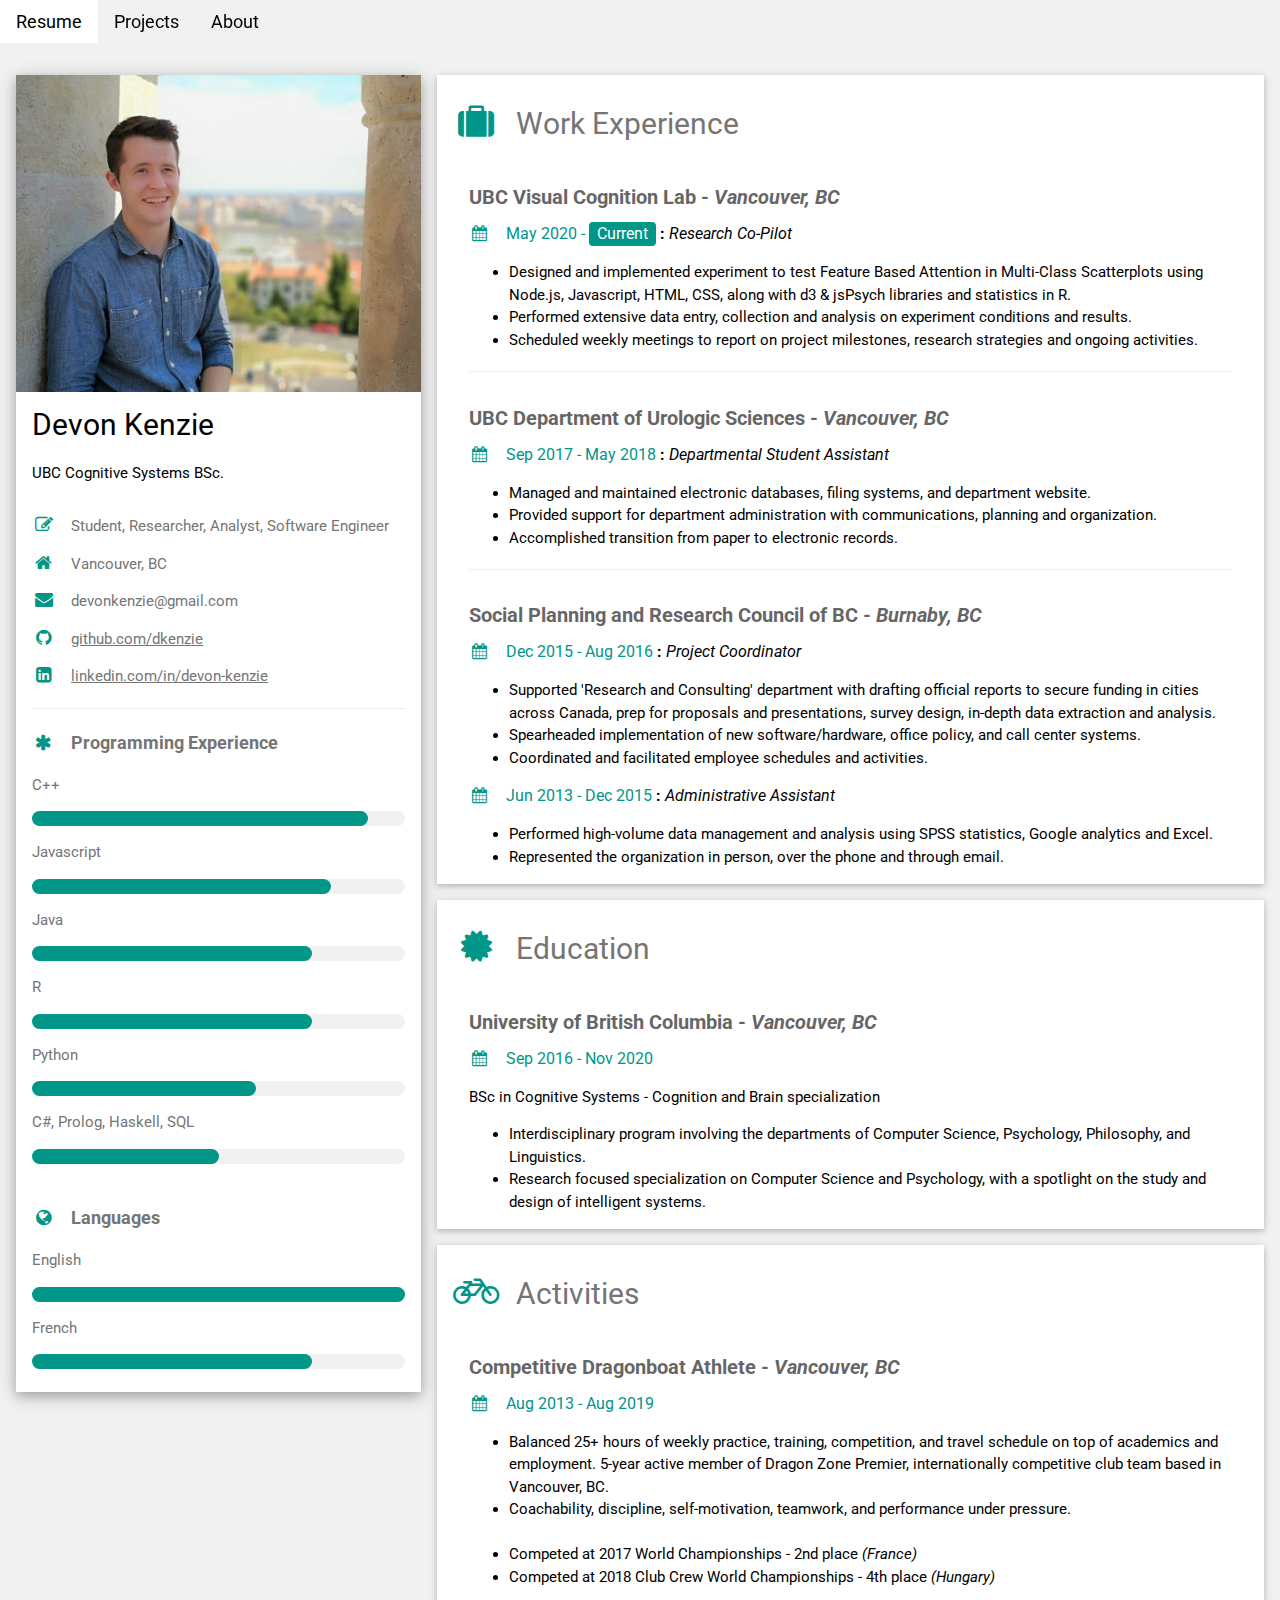
==== commit 6ba0beed: "updates" ====
--- a/index.html
+++ b/index.html
@@ -212,8 +212,7 @@
                             </h2>
                             <div class="w3-container">
                                 <h4 class="w3-opacity"><b>University of British Columbia - <i>Vancouver, BC</i></b></h4>
-                                <h6 class="w3-text-teal"><i class="fa fa-calendar fa-fw w3-margin-right"></i>Sep 2016 -
-                                    <span class="w3-tag w3-teal w3-round">Nov 2020 Graduation</span></h6>
+                                <h6 class="w3-text-teal"><i class="fa fa-calendar fa-fw w3-margin-right"></i>Sep 2016 - Nov 2020</h6>
                                 <p>BSc in Cognitive Systems - Cognition and Brain specialization</p>
                                     <ul>
                                         <li>Interdisciplinary program involving the departments of Computer Science, Psychology, Philosophy, and Linguistics.</li>
